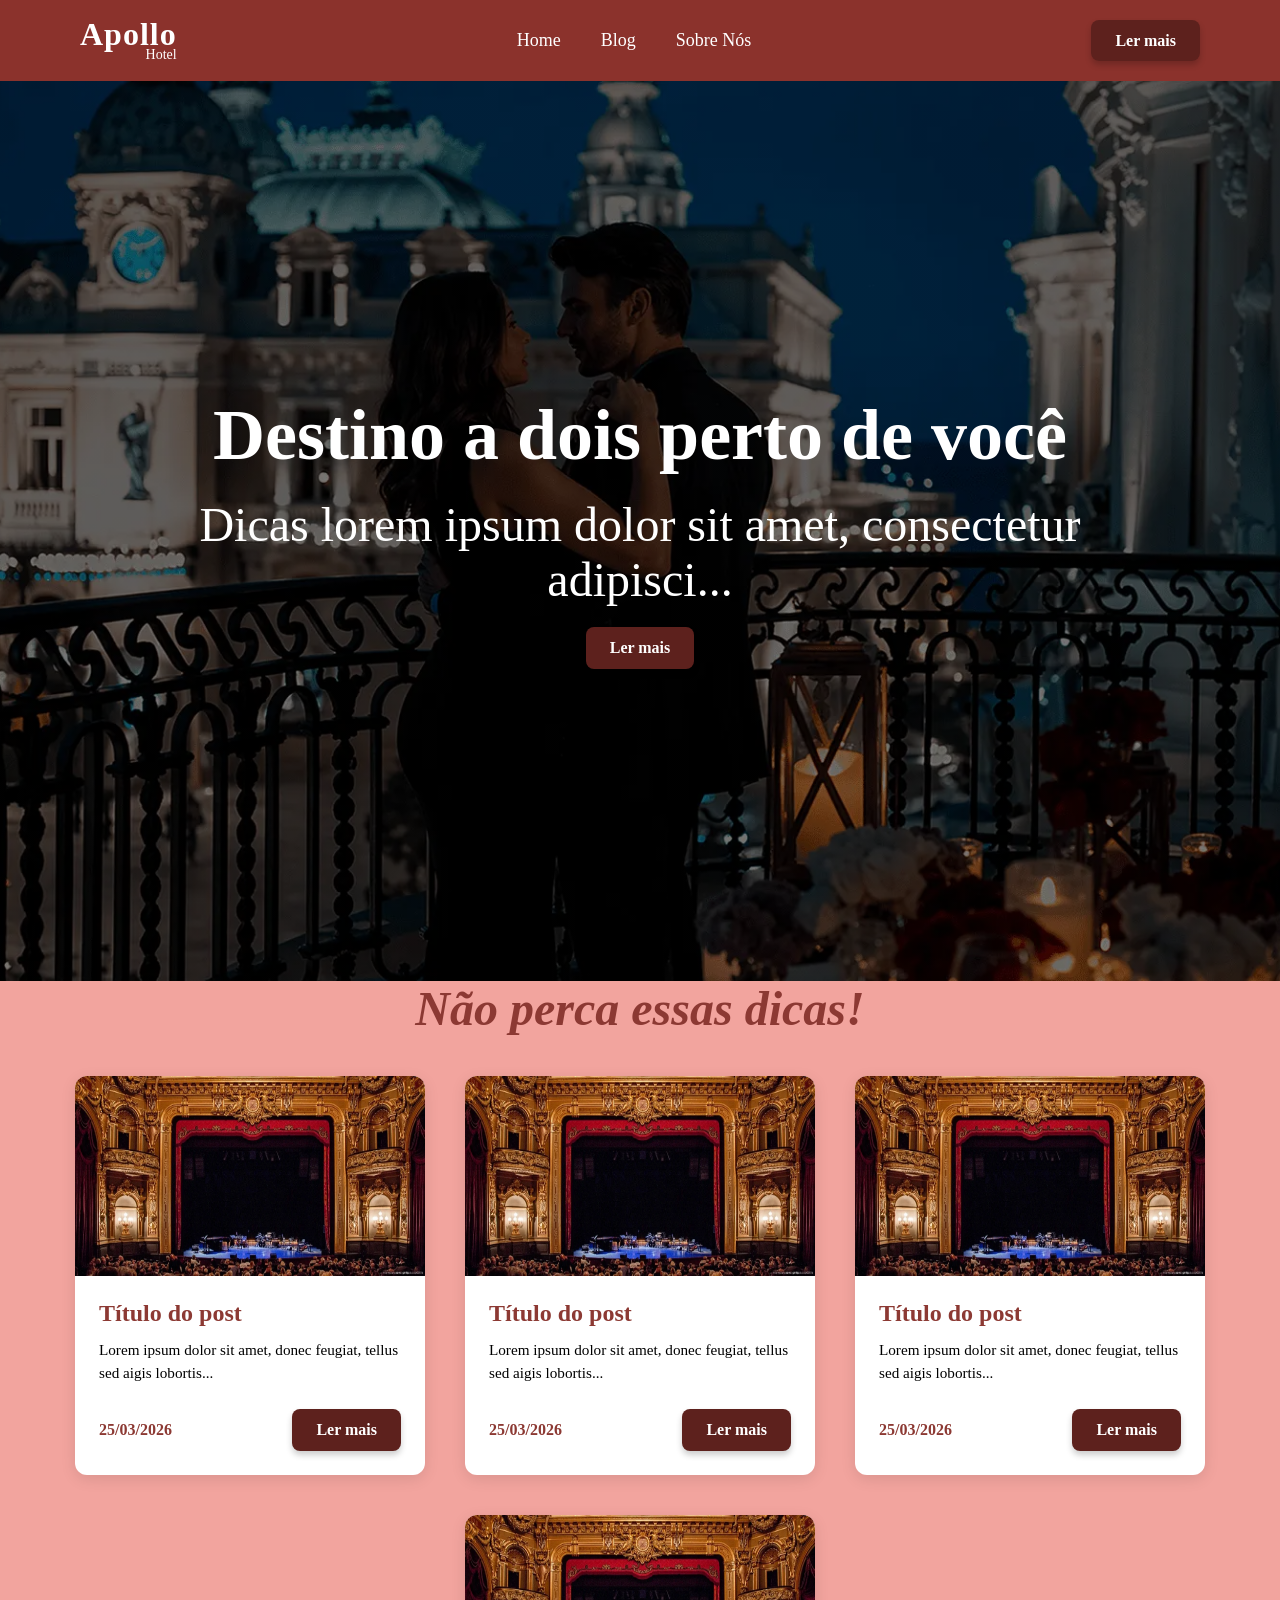
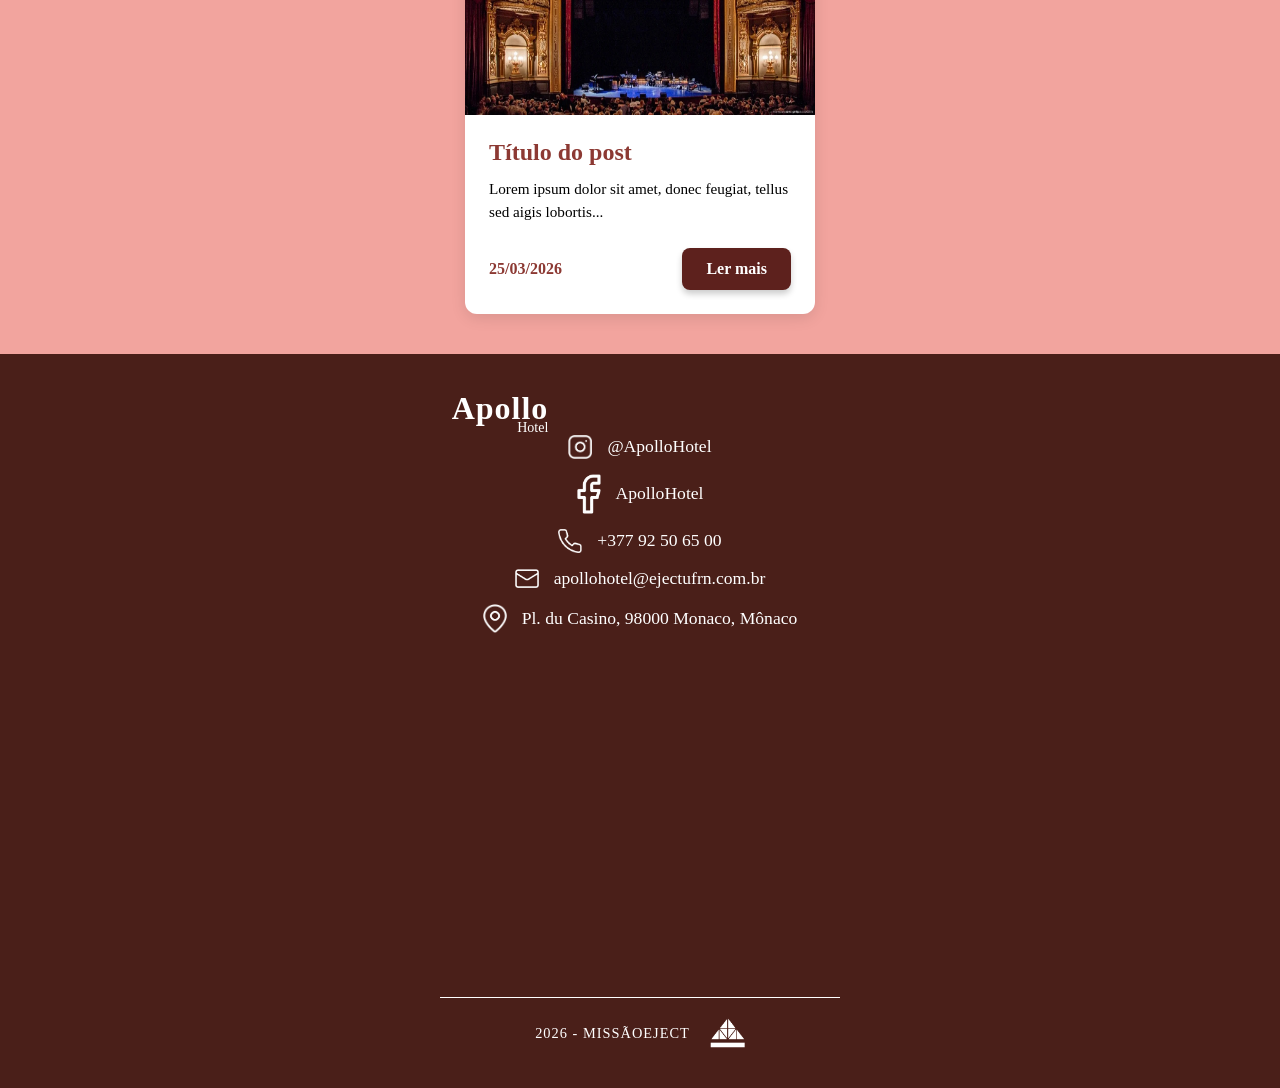
==== blog.html @ 54f31692 "criacao do blog" ====
<!DOCTYPE html>
<html lang="pt-br">

<head>
    <meta charset="UTF-8">
    <meta name="viewport" content="width=device-width, initial-scale=1.0">
    <title>Apollo Hotel Blog</title>
    <link rel="stylesheet" href="style-blog.css">

</head>

<body>
    <header class="header">
        <div class="header__container">
            <div class="hotel-logo">
                <span class="hotel-logo-brand">Apollo</span>
                <span class="hotel-logo-sub">Hotel</span>
            </div>

            <nav class="header__nav">
                <ul class="header__menu">
                    <li class="header__menu-item"><a href="index.html" class="header__menu-link">Home</a></li>
                    <li class="header__menu-item"><a href="blog.html" class="header__menu-link">Blog</a></li>
                    <li class="header__menu-item"><a href="#" class="header__menu-link">Sobre Nós</a></li>
                </ul>
            </nav>

            <div class="header__actions">
                <a href="#" class="button">Ler mais</a>
            </div>
        </div>
    </header>

    <main>
        <section class="hero">
            <div class="hero__content">
                <h1 class="hero__h1">Destino a dois perto de você</h1>
                <p class="hero__p">Dicas lorem ipsum dolor sit amet, consectetur adipisci...</p>

                <div class="header__actions">
                    <a href="#" class="button inline-block">Ler mais</a>
                </div>
            </div>
        </section>

        <section class="main__blog-posts">
            <h2 class="blog-posts__title text-align-center">Não perca essas dicas!</h2>

            <div class="blog-posts__cards">
                <article class="blog-posts__card">
                    <img src="assets/cop_salle_garnier_monte_carlo_jazz_festival-cortado.webp"
                        alt="Teatro" class="blog-posts__card-image">
                    <div class="blog-posts__card-content">
                        <h3 class="blog-posts__card-title">Título do post</h3>
                        <p class="blog-posts__card-description">
                            Lorem ipsum dolor sit amet, donec feugiat, tellus sed aigis lobortis...
                        </p>
                        <div class="blog-posts__card-footer">
                            <span class="blog-posts__card-date">25/03/2026</span>
                            <a href="#" class="button inline-block">Ler mais</a>
                        </div>
                    </div>
                </article>

                <article class="blog-posts__card">
                    <img src="assets/cop_salle_garnier_monte_carlo_jazz_festival-cortado.webp"
                        alt="Teatro" class="blog-posts__card-image">
                    <div class="blog-posts__card-content">
                        <h3 class="blog-posts__card-title">Título do post</h3>
                        <p class="blog-posts__card-description">
                            Lorem ipsum dolor sit amet, donec feugiat, tellus sed aigis lobortis...
                        </p>
                        <div class="blog-posts__card-footer">
                            <span class="blog-posts__card-date">25/03/2026</span>
                            <a href="#" class="button inline-block">Ler mais</a>
                        </div>
                    </div>
                </article>

                <article class="blog-posts__card">
                    <img src="assets/cop_salle_garnier_monte_carlo_jazz_festival-cortado.webp"
                        alt="Teatro" class="blog-posts__card-image">
                    <div class="blog-posts__card-content">
                        <h3 class="blog-posts__card-title">Título do post</h3>
                        <p class="blog-posts__card-description">
                            Lorem ipsum dolor sit amet, donec feugiat, tellus sed aigis lobortis...
                        </p>
                        <div class="blog-posts__card-footer">
                            <span class="blog-posts__card-date">25/03/2026</span>
                            <a href="#" class="button inline-block">Ler mais</a>
                        </div>
                    </div>
                </article>

                <article class="blog-posts__card">
                    <img src="assets/cop_salle_garnier_monte_carlo_jazz_festival-cortado.webp"
                        alt="Teatro" class="blog-posts__card-image">
                    <div class="blog-posts__card-content">
                        <h3 class="blog-posts__card-title">Título do post</h3>
                        <p class="blog-posts__card-description">
                            Lorem ipsum dolor sit amet, donec feugiat, tellus sed aigis lobortis...
                        </p>
                        <div class="blog-posts__card-footer">
                            <span class="blog-posts__card-date">25/03/2026</span>
                            <a href="#" class="button inline-block">Ler mais</a>
                        </div>
                    </div>
                </article>

            </div>

        </section>
    </main>

    <footer class="apollo-footer">
        <div class="footer-content">
           <div class="hotel-logo footer-logo">
                <span class="hotel-logo-brand">Apollo</span>
                <span class="hotel-logo-sub">Hotel</span>
            </div>


            <div class="contact-info">
                <div class="info-item">
                    <img src="assets/icons/instagram-icon.png" alt="Instagram">
                    <span>@ApolloHotel</span>
                </div>
                <div class="info-item">
                    <img src="assets/icons/facebook-icon.png" alt="Facebook">
                    <span>ApolloHotel</span>
                </div>
                <div class="info-item">
                    <img src="assets/icons/telefone-icon.png" alt="Telefone">
                    <span>+377 92 50 65 00</span>
                </div>
                <div class="info-item">
                    <img src="assets/icons/email-icon.png" alt="Email">
                    <span>apollohotel@ejectufrn.com.br</span>
                </div>
                <div class="info-item">
                    <img src="assets/icons/localizacao-icon.png" alt="Localização">
                    <span>Pl. du Casino, 98000 Monaco, Mônaco</span>
                </div>
            </div>

            <div class="map-container">
                <iframe
                    src="https://www.google.com/maps/embed?pb=!1m18!1m12!1m3!1d2882.6303777457138!2d7.4274644999999975!3d43.73900479999999!2m3!1f0!2f0!3f0!3m2!1i1024!2i768!4f13.1!3m3!1m2!1s0x12cdc287d66c8d15%3A0xdfd36228428503b7!2sH%C3%B4tel%20de%20Paris%20Monte-Carlo!5e0!3m2!1spt-BR!2sbr!4v1775824105091!5m2!1spt-BR!2sbr"
                    width="400" height="300" style="border:0;" allowfullscreen="" loading="lazy"
                    referrerpolicy="no-referrer-when-downgrade"></iframe>
            </div>

            <hr class="footer-divider">

            <div class="footer-bottom">
                <span>2026 - MISSÃOEJECT</span>
                <img src="assets/eject-logo.png" alt="Logo Missão Eject" class="bottom-logo">
            </div>
        </div>
    </footer>
</body>

</html>
---- style-blog.css ----
:root {
    --primary-bg: #f2a49e;
    --secondary-bg: #fff;
    --text-primary: #ffffff;
    --accent-color: #8c3933;
    --border-radius: 12px;
}

* {
    margin: 0;
    padding: 0;
    box-sizing: border-box;
}

body {
    font-family: serif;
}

/* Bloco Principal: Header */
.header {
    background-color: #8B322C;
    padding: 20px 0;
    width: 100%;
}

.header__container {
    max-width: 1200px;
    margin: 0 auto;
    display: flex;
    align-items: center;
    justify-content: space-between;
    padding: 0 40px;
}

/* Elemento: Logo */
.hotel-logo {
    display: flex;
    flex-direction: column;
    color: var(--text-primary);
    line-height: 0.9;

}

.hotel-logo-brand {
    font-size: 32px;
    font-weight: bold;
    letter-spacing: 1px;
}

.hotel-logo-sub {
    font-size: 14px;
    text-align: right;
    text-transform: capitalize;
}

/* Elemento: Menu de Navegação */
.header__menu {
    list-style: none;
    display: flex;
    gap: 40px;
}

.header__menu-link {
    color: var(--text-primary);
    text-decoration: none;
    font-size: 18px;
    font-weight: 400;
    transition: opacity 0.3s;
}

.header__menu-link:hover {
    opacity: 0.8;
}

/* Elemento: Botão (Call to Action) */
.button {
    background-color: #5D211D;
    color: var(--text-primary);
    text-decoration: none;
    padding: 12px 24px;
    border-radius: 8px;
    font-weight: bold;
    font-size: 16px;
    box-shadow: 0 4px 6px rgba(0, 0, 0, 0.2);
    transition: transform 0.2s;
}

.button:hover {
    background-color: #4a1a17;
}

.hero {
    height: 100vh;
    background-image: linear-gradient(rgba(0, 0, 0, 0.5), rgba(0, 0, 0, 0.5)), url("assets/noite-romantica-na-varanda-elegante.webp");
    background-size: cover;
    background-position: center;
    display: flex;
    align-items: center;
    justify-content: center;
}

.hero__content {
    color: var(--text-primary);
    text-align: center;
    display: flex;
    flex-direction: column;
    gap: 20px;
    max-width: 70vw;
}

.hero__h1 {
    font-size: 4.5rem;
}

.hero__p {
    font-size: 3rem;
}

.blog-posts__cards {
    display: flex;
    gap: 40px;
    justify-content: center;
    flex-wrap: wrap;
    padding: 40px 0;
}

.blog-posts__title {
    font-style: italic;
    color: var(--accent-color);
    font-size: 3rem;
}

.main__blog-posts {
    background-color: var(--primary-bg);
}

.blog-posts__card {
    width: 21.875rem;
    background-color: var(--secondary-bg);
    border-radius: var(--border-radius);
    overflow: hidden;
    box-shadow: 0 4px 15px rgba(0, 0, 0, 0.1);
}

.blog-posts__card-image {
    width: 100%;
    height: 12.5rem;
    display: block;
}

.blog-posts__card-content {
    padding: 24px;
}

.blog-posts__card-title {
    color: var(--accent-color);
    margin: 0 0 12px 0;
    font-size: 1.5rem;
    font-weight: bold;
}

.blog-posts__card-description {
    color: var(--text-color);
    font-size: 0.95rem;
    line-height: 1.5;
    margin-bottom: 24px;
}

.blog-posts__card-footer {
    display: flex;
    justify-content: space-between;
    align-items: center;
}

.blog-posts__card-date {
    color: var(--accent-color);
    font-weight: bold;
    font-size: 1rem;
}

.apollo-footer {
    background-color: #4a1f19;
    /* Tom de marrom da imagem */
    color: white;
    padding: 40px 20px;
    display: flex;
    justify-content: center;
}

.footer-content {
    max-width: 400px;
    width: 100%;
    text-align: center;
}

.contact-info {
    display: flex;
    flex-direction: column;
    align-items: center;
    gap: 15px;
    margin-bottom: 30px;
}

.info-item {
    display: flex;
    align-items: center;
    gap: 15px;
    font-size: 1.1rem;
}

.info-item img {
    width: 24px;
}

.map-container {
    margin-bottom: 30px;
}

.map-img {
    width: 100%;
    display: block;
    border-radius: 4px;
}

.footer-divider {
    border: 0;
    border-top: 1px solid white;
    margin-bottom: 20px;
    width: 100%;
}

.footer-bottom {
    display: flex;
    justify-content: center;
    align-items: center;
    gap: 20px;
    font-size: 0.9rem;
    letter-spacing: 1px;
}

.bottom-logo {
    height: 30px;
    filter: brightness(0) invert(1);
}

.inline-block {
    display: inline-block;
}

.text-align-center {
    text-align: center;
}

div.footer-logo {
    display: inline-flex;
    margin-right: 70%;
}
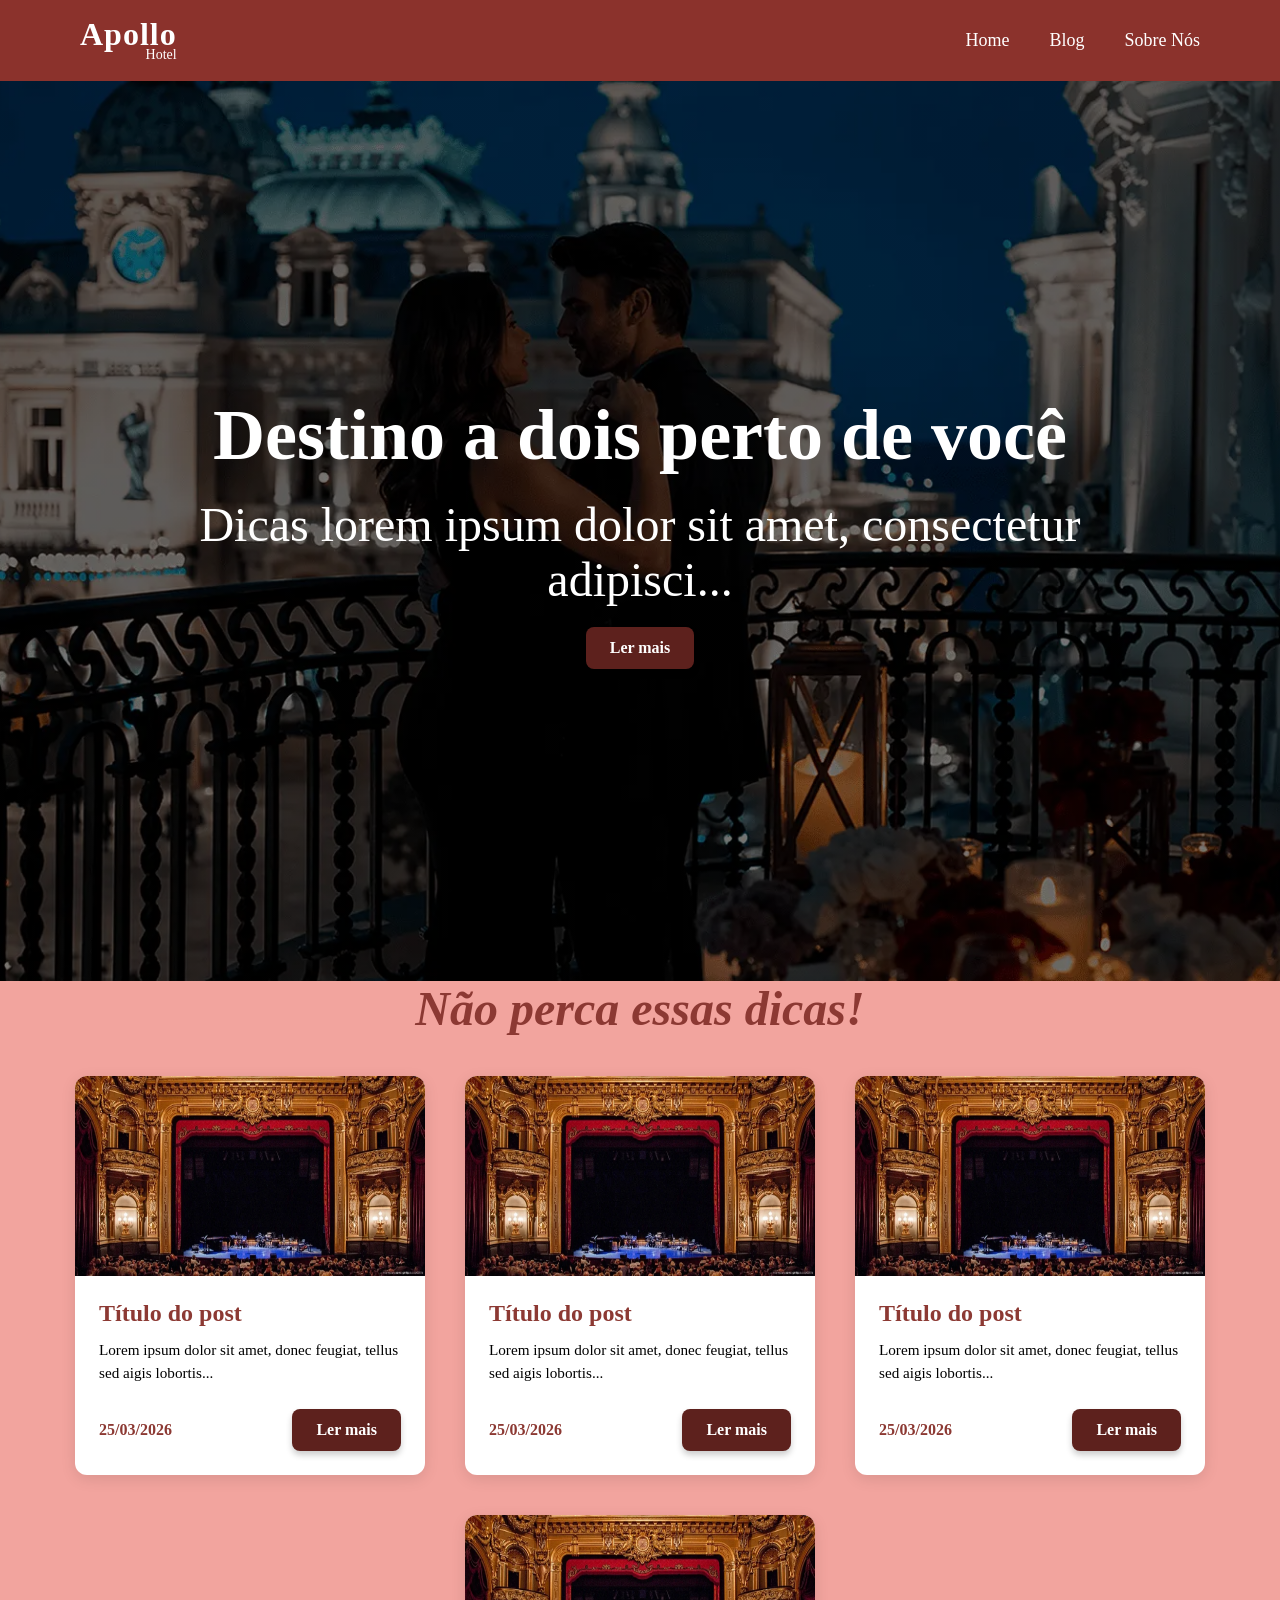
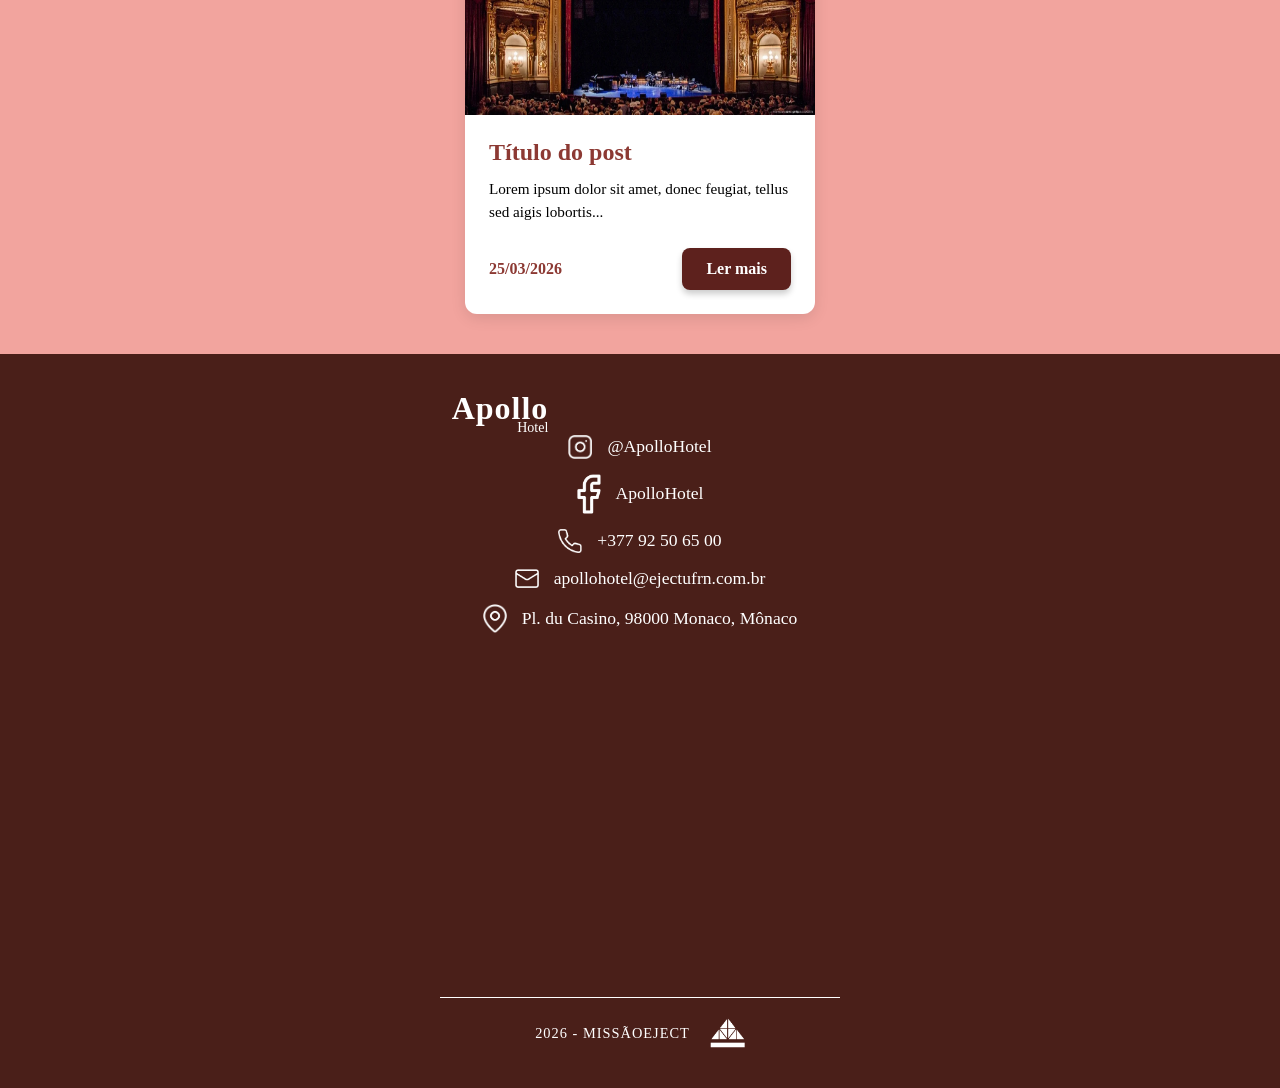
==== commit 6997fbd7: "finalizacao da pagina detalhes" ====
--- a/blog.html
+++ b/blog.html
@@ -24,26 +24,22 @@
                     <li class="header__menu-item"><a href="#" class="header__menu-link">Sobre Nós</a></li>
                 </ul>
             </nav>
-
-            <div class="header__actions">
-                <a href="#" class="button">Ler mais</a>
-            </div>
         </div>
     </header>
 
-    <main>
+    <main class="bg-primary">
         <section class="hero">
             <div class="hero__content">
                 <h1 class="hero__h1">Destino a dois perto de você</h1>
                 <p class="hero__p">Dicas lorem ipsum dolor sit amet, consectetur adipisci...</p>
 
                 <div class="header__actions">
-                    <a href="#" class="button inline-block">Ler mais</a>
+                    <a href="detalhes.html" class="button inline-block">Ler mais</a>
                 </div>
             </div>
         </section>
 
-        <section class="main__blog-posts">
+        <section>
             <h2 class="blog-posts__title text-align-center">Não perca essas dicas!</h2>
 
             <div class="blog-posts__cards">
@@ -57,7 +53,7 @@
                         </p>
                         <div class="blog-posts__card-footer">
                             <span class="blog-posts__card-date">25/03/2026</span>
-                            <a href="#" class="button inline-block">Ler mais</a>
+                            <a href="detalhes.html" class="button inline-block">Ler mais</a>
                         </div>
                     </div>
                 </article>
@@ -72,7 +68,7 @@
                         </p>
                         <div class="blog-posts__card-footer">
                             <span class="blog-posts__card-date">25/03/2026</span>
-                            <a href="#" class="button inline-block">Ler mais</a>
+                            <a href="detalhes.html" class="button inline-block">Ler mais</a>
                         </div>
                     </div>
                 </article>
@@ -87,7 +83,7 @@
                         </p>
                         <div class="blog-posts__card-footer">
                             <span class="blog-posts__card-date">25/03/2026</span>
-                            <a href="#" class="button inline-block">Ler mais</a>
+                            <a href="detalhes.html" class="button inline-block">Ler mais</a>
                         </div>
                     </div>
                 </article>
@@ -102,7 +98,7 @@
                         </p>
                         <div class="blog-posts__card-footer">
                             <span class="blog-posts__card-date">25/03/2026</span>
-                            <a href="#" class="button inline-block">Ler mais</a>
+                            <a href="detalhes.html" class="button inline-block">Ler mais</a>
                         </div>
                     </div>
                 </article>
--- a/style-blog.css
+++ b/style-blog.css
@@ -130,7 +130,7 @@
     font-size: 3rem;
 }
 
-.main__blog-posts {
+.bg-primary {
     background-color: var(--primary-bg);
 }
 
